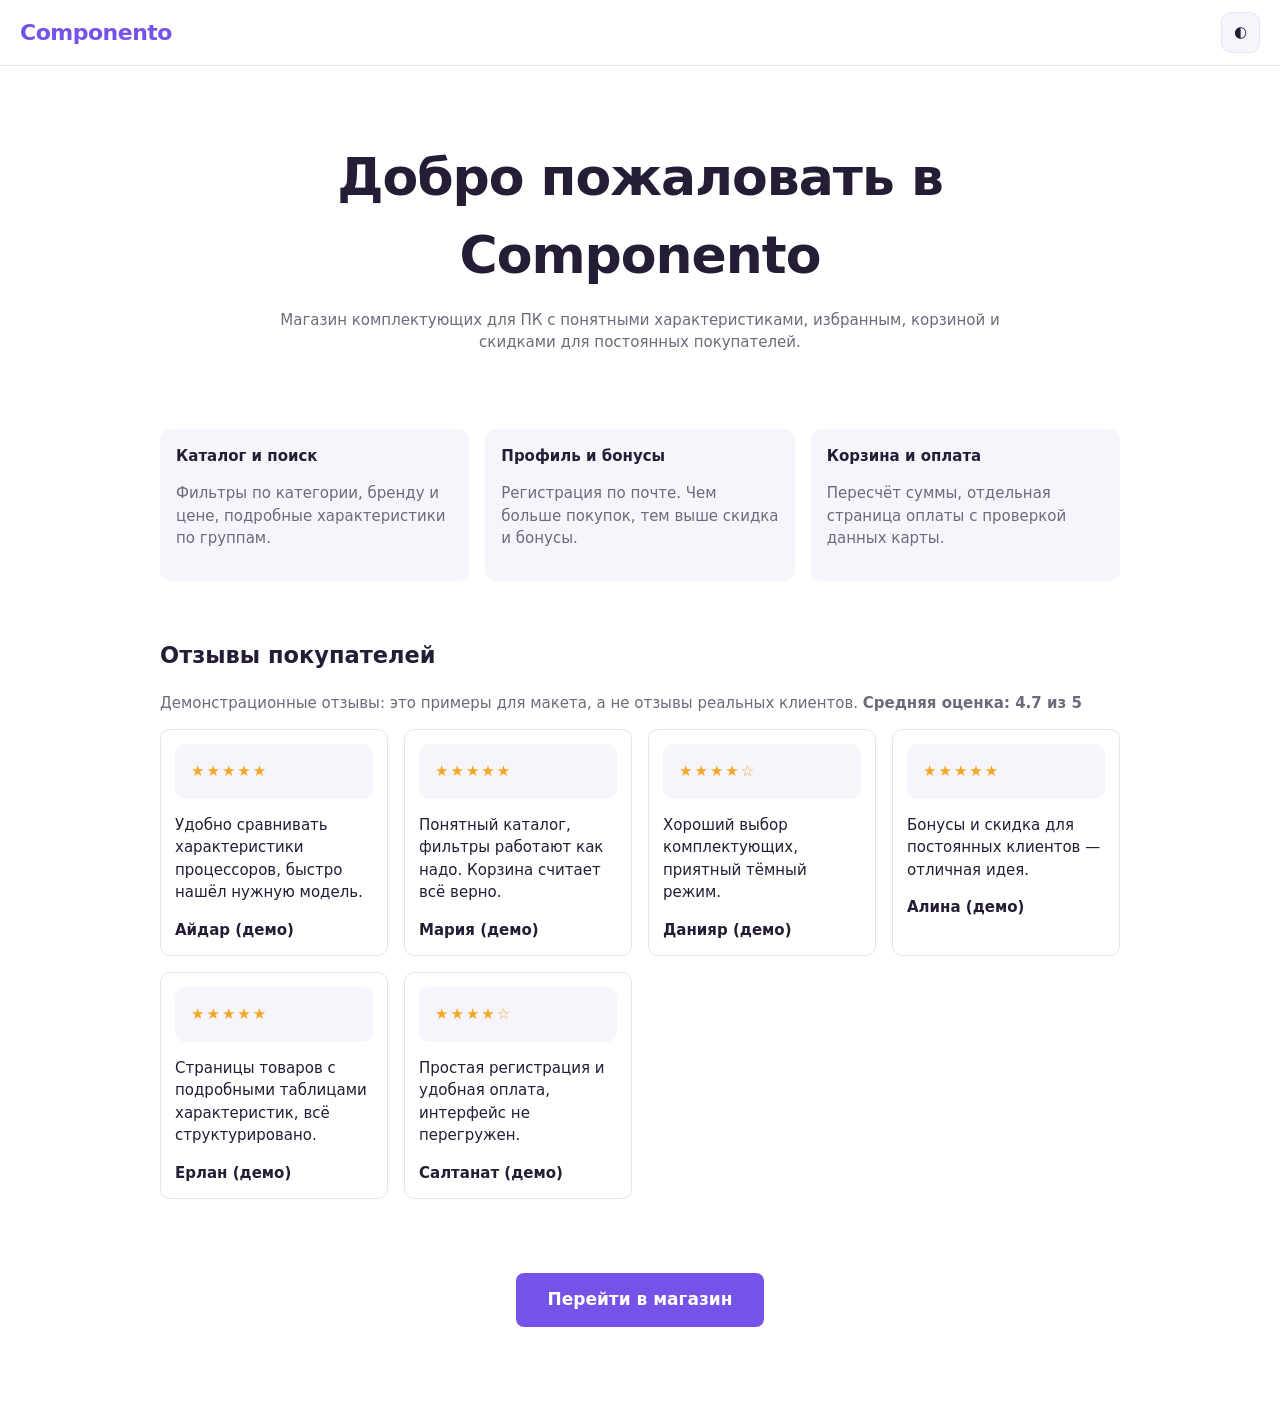
==== componento/index.html @ 3f92b5f6 "create" ====
<!DOCTYPE html>
<html lang="ru"><head><meta charset="UTF-8"><meta name="viewport" content="width=device-width,initial-scale=1">
<title>Componento — добро пожаловать</title><link rel="stylesheet" href="css/style.css"></head>
<body>
<header class="header"><span class="logo">Componento</span><span style="flex:1"></span><button id="themeBtn" class="icon" aria-label="Сменить тему">◐</button></header>
<section class="hero"><h1>Добро пожаловать в Componento</h1>
<p class="muted">Магазин комплектующих для ПК с понятными характеристиками, избранным, корзиной и скидками для постоянных покупателей.</p></section>
<section class="wrap"><div class="feats">
<div><b>Каталог и поиск</b><p class="muted">Фильтры по категории, бренду и цене, подробные характеристики по группам.</p></div>
<div><b>Профиль и бонусы</b><p class="muted">Регистрация по почте. Чем больше покупок, тем выше скидка и бонусы.</p></div>
<div><b>Корзина и оплата</b><p class="muted">Пересчёт суммы, отдельная страница оплаты с проверкой данных карты.</p></div></div></section>
<section class="wrap"><h2>Отзывы покупателей</h2>
<p class="muted">Демонстрационные отзывы: это примеры для макета, а не отзывы реальных клиентов. <b id="avg"></b></p>
<div id="revs" class="feats"></div></section>
<section class="cta"><a class="btn big" href="shop.html">Перейти в магазин</a></section>
<script>
(function(){
var R=[['Айдар',5,'Удобно сравнивать характеристики процессоров, быстро нашёл нужную модель.'],
['Мария',5,'Понятный каталог, фильтры работают как надо. Корзина считает всё верно.'],
['Данияр',4,'Хороший выбор комплектующих, приятный тёмный режим.'],
['Алина',5,'Бонусы и скидка для постоянных клиентов — отличная идея.'],
['Ерлан',5,'Страницы товаров с подробными таблицами характеристик, всё структурировано.'],
['Салтанат',4,'Простая регистрация и удобная оплата, интерфейс не перегружен.']];
var box=document.getElementById('revs'),sum=0;
R.forEach(function(r){sum+=r[1];var f=document.createElement('figure');f.className='rev';
var s=document.createElement('div');s.className='stars';s.textContent='★'.repeat(r[1])+'☆'.repeat(5-r[1]);s.setAttribute('aria-label','Оценка '+r[1]+' из 5');
var t=document.createElement('p');t.textContent=r[2];var n=document.createElement('b');n.textContent=r[0]+' (демо)';f.append(s,t,n);box.append(f)});
document.getElementById('avg').textContent='Средняя оценка: '+(sum/R.length).toFixed(1)+' из 5';
var th=localStorage.getItem('componento_theme');try{th=JSON.parse(th)}catch(e){}
function set(t){document.documentElement.dataset.theme=t;try{localStorage.setItem('componento_theme',JSON.stringify(t))}catch(e){}}
set(th==='dark'?'dark':'light');
document.getElementById('themeBtn').onclick=function(){set(document.documentElement.dataset.theme==='dark'?'light':'dark')};
})();
</script></body></html>
---- componento/css/style.css ----
:root{--bg:#fff;--bg2:#f7f5fc;--tint:#eee8ff;--accent:#7653e8;--accent2:#6240d9;--text:#251d35;--muted:#6f6a7a;--line:#e9e5f0;--ok:#2e9e5b;--r:10px}
[data-theme=dark]{--bg:#16131f;--bg2:#1e1a2b;--tint:#2b2442;--accent:#9a7cff;--accent2:#b39dff;--text:#f0edf7;--muted:#a49fb3;--line:#322c44}
*{box-sizing:border-box}body{margin:0;font:15px/1.5 system-ui,Segoe UI,sans-serif;background:var(--bg);color:var(--text);transition:background .2s,color .2s}
button,input,select{font:inherit;color:inherit}
:focus-visible{outline:2px solid var(--accent);outline-offset:2px}
.topbar{background:var(--bg2);color:var(--muted);padding:6px 20px;font-size:13px}
.link{background:none;border:0;color:var(--accent);cursor:pointer;text-decoration:underline}
.header{position:sticky;top:0;z-index:5;display:flex;gap:12px;align-items:center;padding:12px 20px;background:var(--bg);border-bottom:1px solid var(--line)}
.logo{font-weight:800;font-size:22px;color:var(--accent);text-decoration:none;letter-spacing:-.5px}
#search{flex:1;min-width:0;padding:10px 14px;border:1px solid var(--line);border-radius:var(--r);background:var(--bg2)}
.icon{background:var(--bg2);border:1px solid var(--line);border-radius:var(--r);padding:8px 12px;cursor:pointer}
.icon:hover{border-color:var(--accent)}
.layout{display:grid;grid-template-columns:240px 1fr;gap:24px;padding:20px;max-width:1280px;margin:auto}
.filters{display:flex;flex-direction:column;gap:12px;align-self:start}
.filters label{display:flex;flex-direction:column;gap:4px;font-size:13px;color:var(--muted)}
.filters select,.filters input[type=number]{padding:8px;border:1px solid var(--line);border-radius:8px;background:var(--bg2)}
.filters .chk{flex-direction:row;align-items:center}
.muted{color:var(--muted)}
.grid{display:grid;grid-template-columns:repeat(auto-fill,minmax(220px,1fr));gap:16px}
.card{border:1px solid var(--line);border-radius:var(--r);padding:12px;display:flex;flex-direction:column;gap:6px;background:var(--bg);transition:border-color .15s,transform .15s}
.card:hover{border-color:var(--accent);transform:translateY(-2px)}
.ph{height:110px;border-radius:8px;background:linear-gradient(135deg,var(--tint),var(--bg2));display:grid;place-items:center;font-size:38px}
.brand{font-size:12px;color:var(--muted)}.name{font-weight:600;min-height:44px}
.price{font-size:18px;font-weight:700}.row{display:flex;gap:6px;margin-top:auto}
.btn{flex:1;border:0;border-radius:8px;padding:9px;background:var(--accent);color:#fff;cursor:pointer;font-weight:600}
.btn:hover{background:var(--accent2)}.btn.ghost{background:var(--tint);color:var(--text)}
.fav.on{color:#e0457b}
.modal{position:fixed;inset:0;background:#0008;display:grid;place-items:center;z-index:10;padding:12px}
.modal[hidden],.drawer[hidden]{display:none}
.panel{background:var(--bg);border-radius:14px;max-width:760px;width:100%;max-height:92vh;overflow:auto;padding:24px;position:relative}
.close{position:absolute;right:12px;top:12px}
.spec h4{margin:16px 0 4px;color:var(--accent)}
.spec div{display:flex;justify-content:space-between;gap:16px;padding:5px 0;border-bottom:1px dotted var(--line)}
.spec span:first-child{color:var(--muted)}.spec span:last-child{text-align:right}
.drawer{position:fixed;right:0;top:0;bottom:0;width:min(400px,100%);background:var(--bg);border-left:1px solid var(--line);z-index:9;padding:20px;overflow:auto}
.ci{display:flex;justify-content:space-between;gap:8px;padding:10px 0;border-bottom:1px solid var(--line)}
.qty button{width:28px;height:28px;border:1px solid var(--line);background:var(--bg2);border-radius:6px;cursor:pointer}
.toast{position:fixed;bottom:20px;left:50%;transform:translate(-50%,80px);background:var(--text);color:var(--bg);padding:10px 18px;border-radius:var(--r);transition:transform .25s;z-index:20}
.toast.show{transform:translate(-50%,0)}
@media(max-width:800px){.layout{grid-template-columns:1fr}.filters{display:grid;grid-template-columns:1fr 1fr}}
@media(prefers-reduced-motion:reduce){*{transition:none!important}}
.hero{text-align:center;padding:72px 20px 40px;max-width:760px;margin:auto}
.hero h1{font-size:clamp(30px,6vw,52px);margin:0 0 12px;letter-spacing:-1px}
.wrap{max-width:1000px;margin:auto;padding:20px}
.feats{display:grid;grid-template-columns:repeat(auto-fit,minmax(220px,1fr));gap:16px}
.feats div{background:var(--bg2);border-radius:var(--r);padding:16px}
.rev{border:1px solid var(--line);border-radius:var(--r);padding:14px;margin:0}
.stars{color:#f5a623;letter-spacing:2px}
.cta{text-align:center;padding:40px 20px 80px}
a.btn{display:block;text-align:center;text-decoration:none;margin-top:14px}
a.btn.big{display:inline-block;padding:14px 32px;font-size:17px}
.form{display:flex;flex-direction:column;gap:10px;max-width:420px}
.form label{display:flex;flex-direction:column;gap:4px;font-size:13px;color:var(--muted)}
.form input[type=text],.form input[type=email],.form input[type=password]{padding:10px;border:1px solid var(--line);border-radius:8px;background:var(--bg2)}
.err{color:#d93a3a;font-size:13px;min-height:18px;margin:0}
.tabs{display:flex;gap:8px;margin:8px 0}.tabs .btn{flex:none;padding:6px 14px}
.bar{height:8px;background:var(--tint);border-radius:4px;overflow:hidden}.bar i{display:block;height:100%;background:var(--accent)}
.pay-wrap{max-width:820px;margin:auto;padding:20px;display:grid;grid-template-columns:1fr 1fr;gap:24px}
@media(max-width:700px){.pay-wrap{grid-template-columns:1fr}}
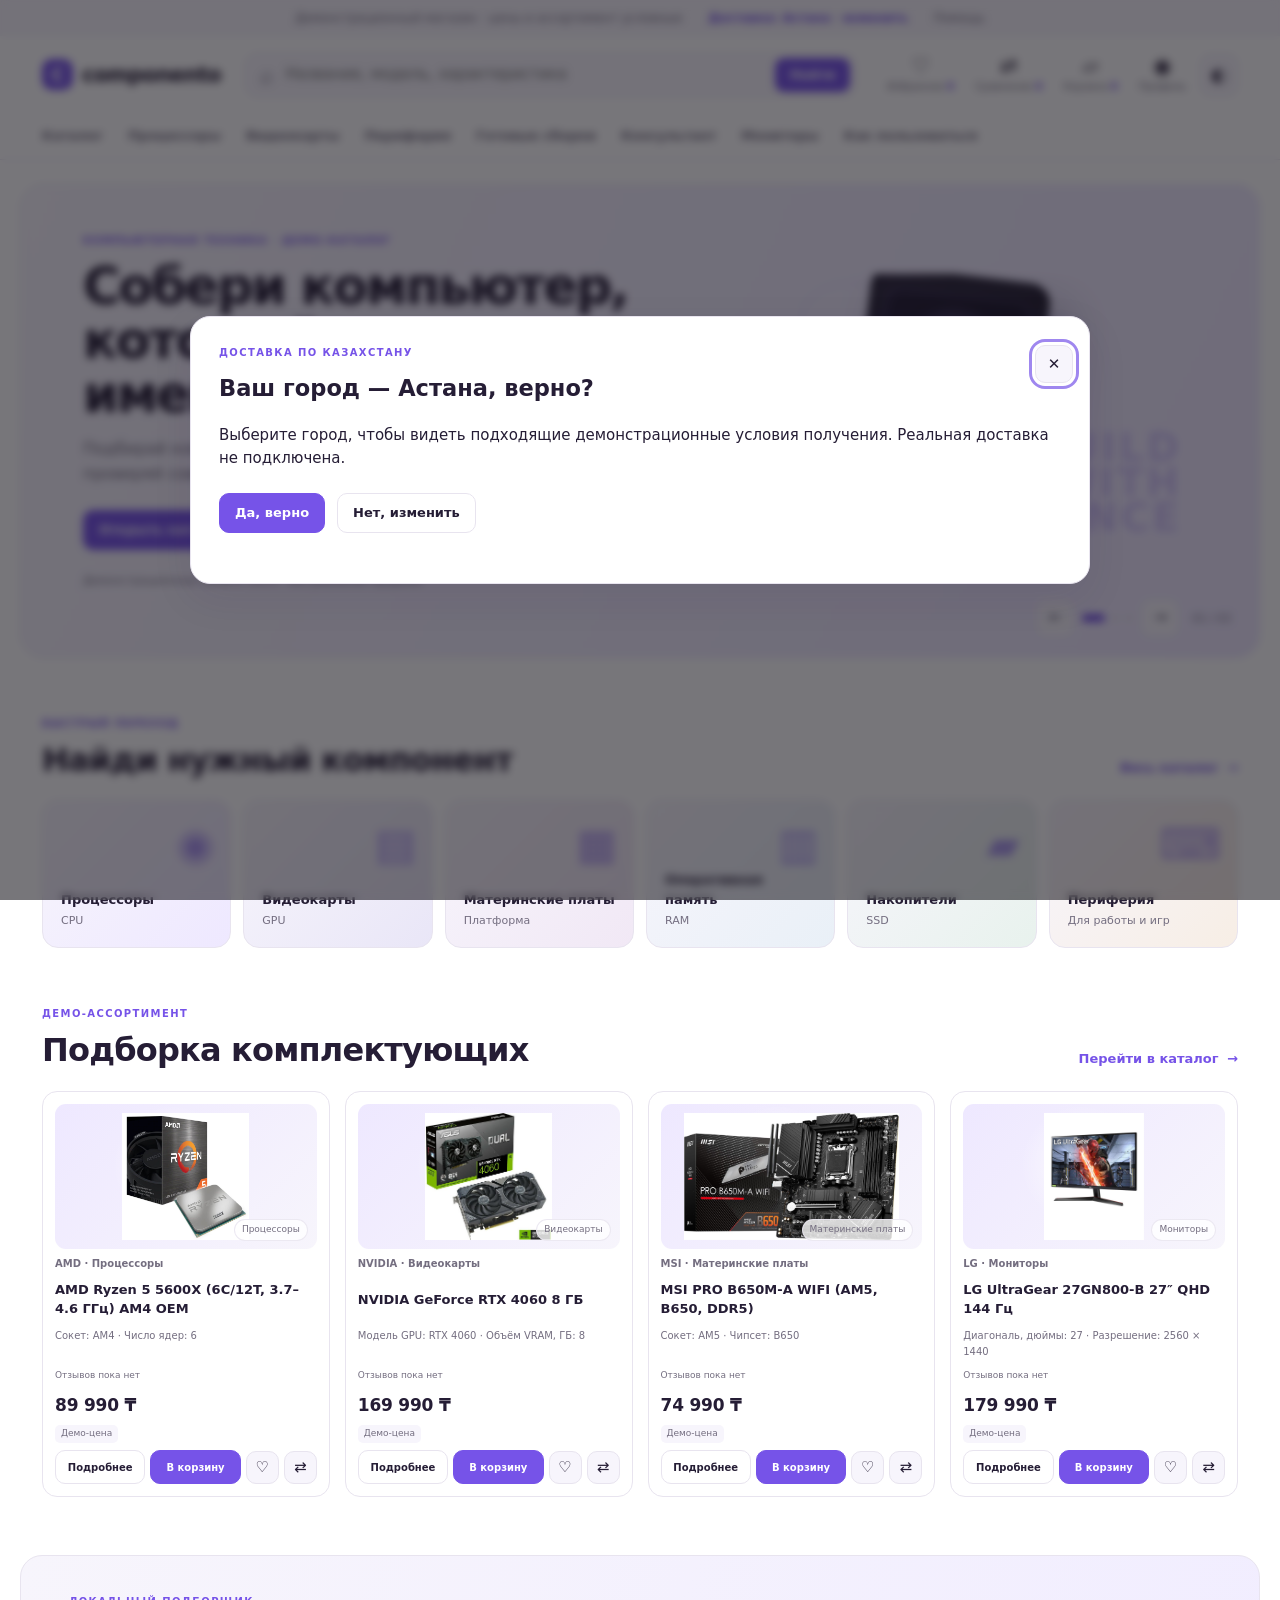
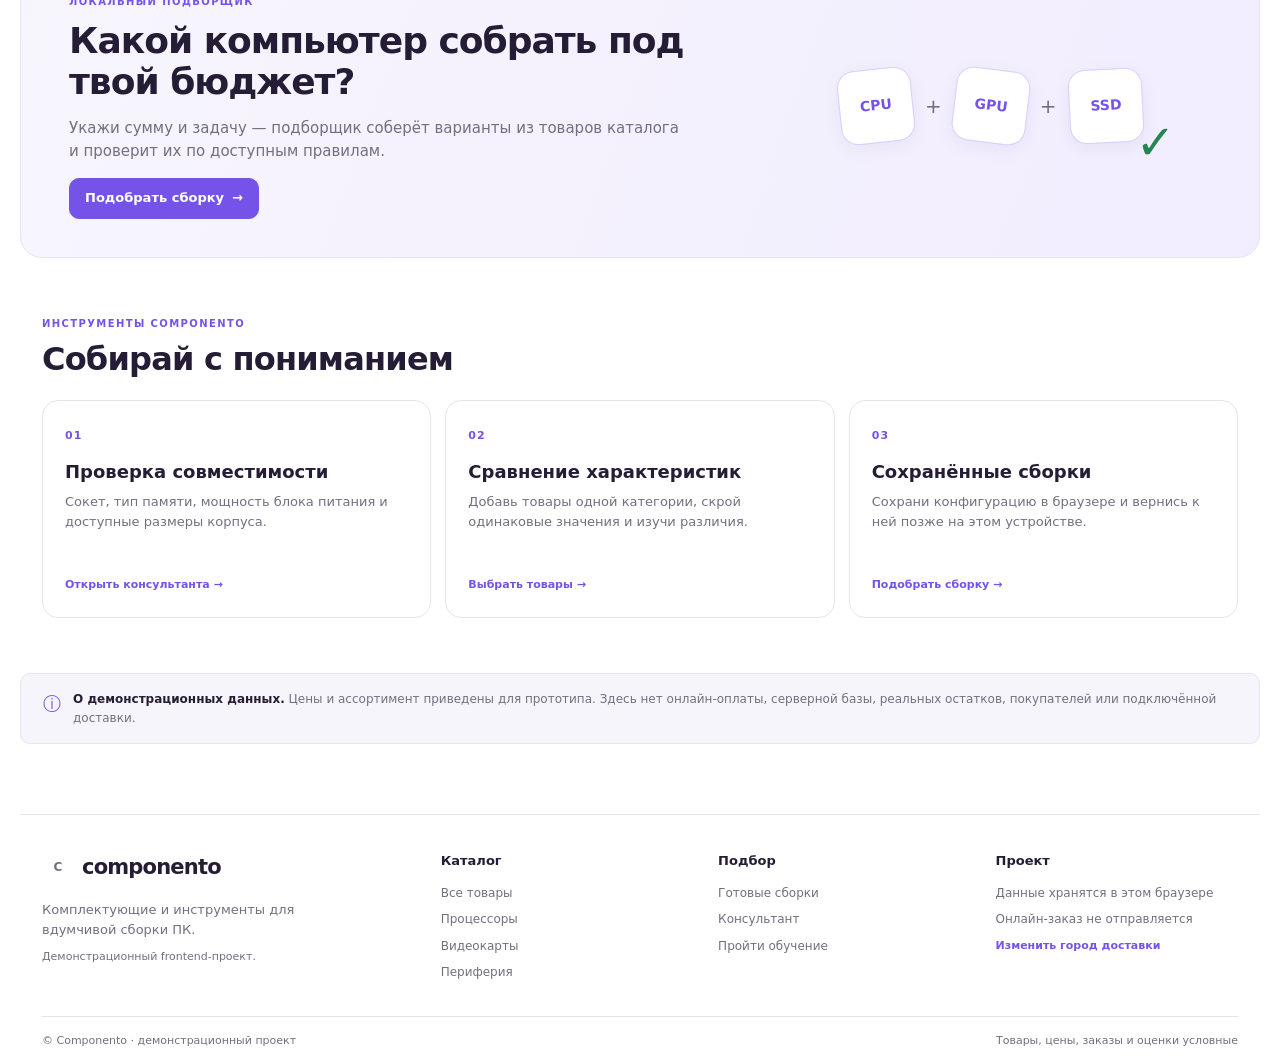
==== commit ba42fc7f: "finalversion" ====
--- a/componento/index.html
+++ b/componento/index.html
@@ -1,34 +1,142 @@
-<!DOCTYPE html>
-<html lang="ru"><head><meta charset="UTF-8"><meta name="viewport" content="width=device-width,initial-scale=1">
-<title>Componento — добро пожаловать</title><link rel="stylesheet" href="css/style.css"></head>
-<body>
-<header class="header"><span class="logo">Componento</span><span style="flex:1"></span><button id="themeBtn" class="icon" aria-label="Сменить тему">◐</button></header>
-<section class="hero"><h1>Добро пожаловать в Componento</h1>
-<p class="muted">Магазин комплектующих для ПК с понятными характеристиками, избранным, корзиной и скидками для постоянных покупателей.</p></section>
-<section class="wrap"><div class="feats">
-<div><b>Каталог и поиск</b><p class="muted">Фильтры по категории, бренду и цене, подробные характеристики по группам.</p></div>
-<div><b>Профиль и бонусы</b><p class="muted">Регистрация по почте. Чем больше покупок, тем выше скидка и бонусы.</p></div>
-<div><b>Корзина и оплата</b><p class="muted">Пересчёт суммы, отдельная страница оплаты с проверкой данных карты.</p></div></div></section>
-<section class="wrap"><h2>Отзывы покупателей</h2>
-<p class="muted">Демонстрационные отзывы: это примеры для макета, а не отзывы реальных клиентов. <b id="avg"></b></p>
-<div id="revs" class="feats"></div></section>
-<section class="cta"><a class="btn big" href="shop.html">Перейти в магазин</a></section>
-<script>
-(function(){
-var R=[['Айдар',5,'Удобно сравнивать характеристики процессоров, быстро нашёл нужную модель.'],
-['Мария',5,'Понятный каталог, фильтры работают как надо. Корзина считает всё верно.'],
-['Данияр',4,'Хороший выбор комплектующих, приятный тёмный режим.'],
-['Алина',5,'Бонусы и скидка для постоянных клиентов — отличная идея.'],
-['Ерлан',5,'Страницы товаров с подробными таблицами характеристик, всё структурировано.'],
-['Салтанат',4,'Простая регистрация и удобная оплата, интерфейс не перегружен.']];
-var box=document.getElementById('revs'),sum=0;
-R.forEach(function(r){sum+=r[1];var f=document.createElement('figure');f.className='rev';
-var s=document.createElement('div');s.className='stars';s.textContent='★'.repeat(r[1])+'☆'.repeat(5-r[1]);s.setAttribute('aria-label','Оценка '+r[1]+' из 5');
-var t=document.createElement('p');t.textContent=r[2];var n=document.createElement('b');n.textContent=r[0]+' (демо)';f.append(s,t,n);box.append(f)});
-document.getElementById('avg').textContent='Средняя оценка: '+(sum/R.length).toFixed(1)+' из 5';
-var th=localStorage.getItem('componento_theme');try{th=JSON.parse(th)}catch(e){}
-function set(t){document.documentElement.dataset.theme=t;try{localStorage.setItem('componento_theme',JSON.stringify(t))}catch(e){}}
-set(th==='dark'?'dark':'light');
-document.getElementById('themeBtn').onclick=function(){set(document.documentElement.dataset.theme==='dark'?'light':'dark')};
-})();
-</script></body></html>+<!doctype html>
+<html lang="ru">
+  <head>
+    <meta charset="UTF-8" />
+    <meta name="viewport" content="width=device-width, initial-scale=1" />
+    <meta name="theme-color" content="#f7f5fc" />
+    <meta name="description" content="Componento — демонстрационный магазин комплектующих с подбором и проверкой сборок." />
+    <title>Componento — комплектующие и умный подбор ПК</title>
+    <link rel="stylesheet" href="css/style.css" />
+  </head>
+  <body>
+    <div class="topbar">
+      <span>Демонстрационный магазин · цены и ассортимент условные</span>
+      <button id="cityBtn" class="link" type="button" data-tour="city">Город: Астана</button>
+      <a href="#help">Помощь</a>
+    </div>
+
+    <header class="site-header">
+      <div class="header-main">
+        <a class="logo" href="index.html" data-tour="logo" aria-label="Componento — главная"><span class="logo-mark">C</span>componento</a>
+        <form class="site-search" action="shop.html" role="search">
+          <label class="sr-only" for="search">Поиск по товарам</label>
+          <span aria-hidden="true">⌕</span>
+          <input id="search" name="q" type="search" list="searchSuggestions" placeholder="Название, модель, характеристика" autocomplete="off" data-tour="search" />
+          <datalist id="searchSuggestions"></datalist>
+          <button type="submit" aria-label="Искать">Найти</button>
+        </form>
+        <div class="header-actions">
+          <button id="favBtn" class="header-action" type="button" aria-label="Избранное" data-tour="favorites"><span>♡</span><small>Избранное <b id="favCount">0</b></small></button>
+          <button id="compareBtn" class="header-action" type="button" aria-label="Сравнение" data-tour="comparison"><span>⇄</span><small>Сравнение <b id="compareCount">0</b></small></button>
+          <button id="cartBtn" class="header-action" type="button" aria-label="Корзина" data-tour="cart"><span>▱</span><small>Корзина <b id="cartCount">0</b></small></button>
+          <button id="profBtn" class="header-action profile-action" type="button" aria-label="Локальный профиль"><span>◉</span><small>Профиль</small></button>
+          <button id="themeBtn" class="icon theme-button" type="button" aria-label="Сменить тему" aria-pressed="false" data-tour="theme">◐</button>
+        </div>
+        <button id="mobileMenuBtn" class="icon mobile-menu-button" type="button" aria-label="Открыть меню" aria-expanded="false">☰</button>
+      </div>
+      <nav id="mainNav" class="main-nav" aria-label="Основная навигация" data-tour="navigation">
+        <a href="shop.html" data-tour="catalog">Каталог</a>
+        <a href="shop.html?category=Процессоры" data-category="Процессоры">Процессоры</a>
+        <a href="shop.html?category=Видеокарты" data-category="Видеокарты">Видеокарты</a>
+        <a href="shop.html?category=Периферия" data-category="Периферия">Периферия</a>
+        <button type="button" data-open-builds data-tour="builds">Готовые сборки</button>
+        <button type="button" data-open-consultant data-tour="consultant">Консультант</button>
+        <a href="shop.html?category=Мониторы" data-category="Мониторы">Мониторы</a>
+        <button id="startTour" type="button">Как пользоваться</button>
+      </nav>
+    </header>
+
+    <main>
+      <section class="hero-carousel" aria-label="Подбор комплектующих">
+        <div class="hero-slide active" data-slide="0">
+          <div class="hero-copy">
+            <p class="eyebrow">КОМПЬЮТЕРНАЯ ТЕХНИКА · ДЕМО-КАТАЛОГ</p>
+            <h1>Собери компьютер, который подходит именно тебе</h1>
+            <p>Подбирай комплектующие, сравнивай характеристики и проверяй совместимость до покупки.</p>
+            <div class="hero-actions"><a class="btn" href="shop.html">Открыть каталог</a><button class="btn ghost" type="button" data-open-builds>Подобрать сборку</button></div>
+            <small>Демонстрационные цены в тенге · без реальной продажи</small>
+          </div>
+          <div class="hero-art hero-art-pc" aria-hidden="true"><div class="pc-case"><span></span><i></i></div><div class="hero-orbit orbit-one"></div><div class="hero-orbit orbit-two"></div><b>BUILD<br />WITH<br />CONFIDENCE</b></div>
+        </div>
+        <div class="hero-slide" data-slide="1" hidden>
+          <div class="hero-copy"><p class="eyebrow">СОВМЕСТИМОСТЬ КОМПОНЕНТОВ</p><h2>Проверь сборку до заказа</h2><p>Локальный консультант объяснит известные ограничения по сокету, памяти, питанию и габаритам.</p><div class="hero-actions"><button class="btn" type="button" data-open-consultant>Проверить комплектующие</button><a class="btn ghost" href="shop.html">Выбрать компоненты</a></div><small>Проверка основана на демонстрационных данных и не заменяет спецификации производителя.</small></div>
+          <div class="hero-art hero-art-check" aria-hidden="true"><div class="check-card"><span>CPU</span><b>+</b><span>GPU</span><b>+</b><span>RAM</span><strong>✓</strong></div></div>
+        </div>
+        <div class="hero-slide" data-slide="2" hidden>
+          <div class="hero-copy"><p class="eyebrow">ПОДБОР ПОД ЗАДАЧУ</p><h2>Игры, работа, монтаж — начни с бюджета</h2><p>Сравни несколько вариантов сборки и посмотри, какие позиции формируют её стоимость.</p><div class="hero-actions"><button class="btn" type="button" data-open-builds>Подобрать конфигурацию</button><a class="btn ghost" href="shop.html?category=Процессоры">Перейти к процессорам</a></div><small>Стоимость рассчитана по условным ценам каталога.</small></div>
+          <div class="hero-art hero-art-budget" aria-hidden="true"><div class="budget-orb">₸</div><div class="budget-lines"><i></i><i></i><i></i></div></div>
+        </div>
+        <div class="carousel-controls"><button id="heroPrev" class="icon" type="button" aria-label="Предыдущий слайд">←</button><div id="heroDots" class="hero-dots" aria-label="Выбрать слайд"></div><button id="heroNext" class="icon" type="button" aria-label="Следующий слайд">→</button><span class="slide-count" id="slideCount">01 / 03</span></div>
+      </section>
+
+      <section class="home-section category-section">
+        <div class="section-heading"><div><p class="eyebrow">БЫСТРЫЙ ПЕРЕХОД</p><h2>Найди нужный компонент</h2></div><a href="shop.html">Весь каталог <span>→</span></a></div>
+        <div class="category-grid">
+          <a class="category-tile category-cpu" href="shop.html?category=Процессоры"><span>◉</span><strong>Процессоры</strong><small>CPU</small></a>
+          <a class="category-tile category-gpu" href="shop.html?category=Видеокарты"><span>▤</span><strong>Видеокарты</strong><small>GPU</small></a>
+          <a class="category-tile category-board" href="shop.html?category=Материнские платы"><span>▦</span><strong>Материнские платы</strong><small>Платформа</small></a>
+          <a class="category-tile category-memory" href="shop.html?category=Оперативная память"><span>▥</span><strong>Оперативная память</strong><small>RAM</small></a>
+          <a class="category-tile category-storage" href="shop.html?category=SSD"><span>▰</span><strong>Накопители</strong><small>SSD</small></a>
+          <a class="category-tile category-peripheral" href="shop.html?category=Периферия"><span>⌨</span><strong>Периферия</strong><small>Для работы и игр</small></a>
+        </div>
+      </section>
+
+      <section class="home-section">
+        <div class="section-heading"><div><p class="eyebrow">ДЕМО-АССОРТИМЕНТ</p><h2>Подборка комплектующих</h2></div><a href="shop.html">Перейти в каталог <span>→</span></a></div>
+        <div id="homePopular" class="grid product-grid-home"></div>
+      </section>
+
+      <section class="builder-callout">
+        <div><p class="eyebrow">ЛОКАЛЬНЫЙ ПОДБОРЩИК</p><h2>Какой компьютер собрать под твой бюджет?</h2><p>Укажи сумму и задачу — подборщик соберёт варианты из товаров каталога и проверит их по доступным правилам.</p><button class="btn" type="button" data-open-builds>Подобрать сборку <span>→</span></button></div>
+        <div class="builder-visual" aria-hidden="true"><span>CPU</span><i>+</i><span>GPU</span><i>+</i><span>SSD</span><b>✓</b></div>
+      </section>
+
+      <section id="recentSection" class="home-section" hidden>
+        <div class="section-heading"><div><p class="eyebrow">ВАША ИСТОРИЯ</p><h2>Недавно просмотренное</h2></div></div>
+        <div id="homeRecommended" class="grid product-grid-home"></div>
+      </section>
+
+      <section class="home-section service-section">
+        <div class="section-heading"><div><p class="eyebrow">ИНСТРУМЕНТЫ COMPONENTO</p><h2>Собирай с пониманием</h2></div></div>
+        <div class="service-grid">
+          <article><span>01</span><h3>Проверка совместимости</h3><p>Сокет, тип памяти, мощность блока питания и доступные размеры корпуса.</p><button class="text-button" type="button" data-open-consultant>Открыть консультанта →</button></article>
+          <article><span>02</span><h3>Сравнение характеристик</h3><p>Добавь товары одной категории, скрой одинаковые значения и изучи различия.</p><a class="text-button" href="shop.html">Выбрать товары →</a></article>
+          <article><span>03</span><h3>Сохранённые сборки</h3><p>Сохрани конфигурацию в браузере и вернись к ней позже на этом устройстве.</p><button class="text-button" type="button" data-open-builds>Подобрать сборку →</button></article>
+        </div>
+      </section>
+
+      <section class="home-note"><span>ⓘ</span><p><strong>О демонстрационных данных.</strong> Цены и ассортимент приведены для прототипа. Здесь нет онлайн-оплаты, серверной базы, реальных остатков, покупателей или подключённой доставки.</p></section>
+    </main>
+
+    <footer id="help" class="site-footer">
+      <div class="footer-main"><div><a class="logo" href="index.html"><span class="logo-mark">C</span>componento</a><p>Комплектующие и инструменты для вдумчивой сборки ПК.</p><small>Демонстрационный frontend-проект.</small></div>
+        <div><strong>Каталог</strong><a href="shop.html">Все товары</a><a href="shop.html?category=Процессоры">Процессоры</a><a href="shop.html?category=Видеокарты">Видеокарты</a><a href="shop.html?category=Периферия">Периферия</a></div>
+        <div><strong>Подбор</strong><button type="button" data-open-builds>Готовые сборки</button><button type="button" data-open-consultant>Консультант</button><button type="button" id="startTourFooter">Пройти обучение</button></div>
+        <div><strong>Проект</strong><span>Данные хранятся в этом браузере</span><span>Онлайн-заказ не отправляется</span><button type="button" id="cityFooter" class="text-button">Изменить город доставки</button></div>
+      </div>
+      <div class="footer-bottom"><span>© Componento · демонстрационный проект</span><span>Товары, цены, заказы и оценки условные</span></div>
+    </footer>
+
+    <div id="modal" class="modal" hidden>
+      <div class="panel" role="dialog" aria-modal="true" aria-labelledby="mBodyTitle">
+        <button id="mClose" class="icon close" type="button" aria-label="Закрыть окно">✕</button>
+        <div id="mBody"></div>
+      </div>
+    </div>
+    <aside id="cart" class="drawer" hidden aria-label="Корзина"></aside>
+    <div id="toast" class="toast" role="status" aria-live="polite"></div>
+
+    <script src="js/data.js"></script>
+    <script src="js/product-images.js"></script>
+    <script src="js/auth.js"></script>
+    <script src="js/compatibility.js"></script>
+    <script src="js/reviews.js"></script>
+    <script src="js/compare.js"></script>
+    <script src="js/app.js"></script>
+    <script src="js/builds.js"></script>
+    <script src="js/consultant.js"></script>
+    <script src="js/city.js"></script>
+    <script src="js/onboarding.js"></script>
+    <script src="js/home.js"></script>
+  </body>
+</html>
--- a/componento/css/style.css
+++ b/componento/css/style.css
@@ -1,59 +1,247 @@
-:root{--bg:#fff;--bg2:#f7f5fc;--tint:#eee8ff;--accent:#7653e8;--accent2:#6240d9;--text:#251d35;--muted:#6f6a7a;--line:#e9e5f0;--ok:#2e9e5b;--r:10px}
-[data-theme=dark]{--bg:#16131f;--bg2:#1e1a2b;--tint:#2b2442;--accent:#9a7cff;--accent2:#b39dff;--text:#f0edf7;--muted:#a49fb3;--line:#322c44}
-*{box-sizing:border-box}body{margin:0;font:15px/1.5 system-ui,Segoe UI,sans-serif;background:var(--bg);color:var(--text);transition:background .2s,color .2s}
-button,input,select{font:inherit;color:inherit}
-:focus-visible{outline:2px solid var(--accent);outline-offset:2px}
-.topbar{background:var(--bg2);color:var(--muted);padding:6px 20px;font-size:13px}
-.link{background:none;border:0;color:var(--accent);cursor:pointer;text-decoration:underline}
-.header{position:sticky;top:0;z-index:5;display:flex;gap:12px;align-items:center;padding:12px 20px;background:var(--bg);border-bottom:1px solid var(--line)}
-.logo{font-weight:800;font-size:22px;color:var(--accent);text-decoration:none;letter-spacing:-.5px}
-#search{flex:1;min-width:0;padding:10px 14px;border:1px solid var(--line);border-radius:var(--r);background:var(--bg2)}
-.icon{background:var(--bg2);border:1px solid var(--line);border-radius:var(--r);padding:8px 12px;cursor:pointer}
-.icon:hover{border-color:var(--accent)}
-.layout{display:grid;grid-template-columns:240px 1fr;gap:24px;padding:20px;max-width:1280px;margin:auto}
-.filters{display:flex;flex-direction:column;gap:12px;align-self:start}
-.filters label{display:flex;flex-direction:column;gap:4px;font-size:13px;color:var(--muted)}
-.filters select,.filters input[type=number]{padding:8px;border:1px solid var(--line);border-radius:8px;background:var(--bg2)}
-.filters .chk{flex-direction:row;align-items:center}
-.muted{color:var(--muted)}
-.grid{display:grid;grid-template-columns:repeat(auto-fill,minmax(220px,1fr));gap:16px}
-.card{border:1px solid var(--line);border-radius:var(--r);padding:12px;display:flex;flex-direction:column;gap:6px;background:var(--bg);transition:border-color .15s,transform .15s}
-.card:hover{border-color:var(--accent);transform:translateY(-2px)}
-.ph{height:110px;border-radius:8px;background:linear-gradient(135deg,var(--tint),var(--bg2));display:grid;place-items:center;font-size:38px}
-.brand{font-size:12px;color:var(--muted)}.name{font-weight:600;min-height:44px}
-.price{font-size:18px;font-weight:700}.row{display:flex;gap:6px;margin-top:auto}
-.btn{flex:1;border:0;border-radius:8px;padding:9px;background:var(--accent);color:#fff;cursor:pointer;font-weight:600}
-.btn:hover{background:var(--accent2)}.btn.ghost{background:var(--tint);color:var(--text)}
-.fav.on{color:#e0457b}
-.modal{position:fixed;inset:0;background:#0008;display:grid;place-items:center;z-index:10;padding:12px}
-.modal[hidden],.drawer[hidden]{display:none}
-.panel{background:var(--bg);border-radius:14px;max-width:760px;width:100%;max-height:92vh;overflow:auto;padding:24px;position:relative}
-.close{position:absolute;right:12px;top:12px}
-.spec h4{margin:16px 0 4px;color:var(--accent)}
-.spec div{display:flex;justify-content:space-between;gap:16px;padding:5px 0;border-bottom:1px dotted var(--line)}
-.spec span:first-child{color:var(--muted)}.spec span:last-child{text-align:right}
-.drawer{position:fixed;right:0;top:0;bottom:0;width:min(400px,100%);background:var(--bg);border-left:1px solid var(--line);z-index:9;padding:20px;overflow:auto}
-.ci{display:flex;justify-content:space-between;gap:8px;padding:10px 0;border-bottom:1px solid var(--line)}
-.qty button{width:28px;height:28px;border:1px solid var(--line);background:var(--bg2);border-radius:6px;cursor:pointer}
-.toast{position:fixed;bottom:20px;left:50%;transform:translate(-50%,80px);background:var(--text);color:var(--bg);padding:10px 18px;border-radius:var(--r);transition:transform .25s;z-index:20}
-.toast.show{transform:translate(-50%,0)}
-@media(max-width:800px){.layout{grid-template-columns:1fr}.filters{display:grid;grid-template-columns:1fr 1fr}}
-@media(prefers-reduced-motion:reduce){*{transition:none!important}}
-.hero{text-align:center;padding:72px 20px 40px;max-width:760px;margin:auto}
-.hero h1{font-size:clamp(30px,6vw,52px);margin:0 0 12px;letter-spacing:-1px}
-.wrap{max-width:1000px;margin:auto;padding:20px}
-.feats{display:grid;grid-template-columns:repeat(auto-fit,minmax(220px,1fr));gap:16px}
-.feats div{background:var(--bg2);border-radius:var(--r);padding:16px}
-.rev{border:1px solid var(--line);border-radius:var(--r);padding:14px;margin:0}
-.stars{color:#f5a623;letter-spacing:2px}
-.cta{text-align:center;padding:40px 20px 80px}
-a.btn{display:block;text-align:center;text-decoration:none;margin-top:14px}
-a.btn.big{display:inline-block;padding:14px 32px;font-size:17px}
-.form{display:flex;flex-direction:column;gap:10px;max-width:420px}
-.form label{display:flex;flex-direction:column;gap:4px;font-size:13px;color:var(--muted)}
-.form input[type=text],.form input[type=email],.form input[type=password]{padding:10px;border:1px solid var(--line);border-radius:8px;background:var(--bg2)}
-.err{color:#d93a3a;font-size:13px;min-height:18px;margin:0}
-.tabs{display:flex;gap:8px;margin:8px 0}.tabs .btn{flex:none;padding:6px 14px}
-.bar{height:8px;background:var(--tint);border-radius:4px;overflow:hidden}.bar i{display:block;height:100%;background:var(--accent)}
-.pay-wrap{max-width:820px;margin:auto;padding:20px;display:grid;grid-template-columns:1fr 1fr;gap:24px}
-@media(max-width:700px){.pay-wrap{grid-template-columns:1fr}}+:root {
+  color-scheme: light;
+  --bg: #ffffff;
+  --bg-soft: #f7f5fc;
+  --bg-muted: #f0edf7;
+  --tint: #eee8ff;
+  --accent: #7653e8;
+  --accent-strong: #6240d9;
+  --accent-soft: #f1edff;
+  --text: #251d35;
+  --muted: #746e80;
+  --line: #e8e4ef;
+  --ok: #258653;
+  --warn: #a66a07;
+  --danger: #bd3b56;
+  --shadow: 0 14px 40px rgba(41, 27, 76, .09);
+  --shadow-soft: 0 5px 18px rgba(41, 27, 76, .06);
+  --radius: 16px;
+  --radius-sm: 10px;
+  --content: 1240px;
+}
+
+[data-theme="dark"] {
+  color-scheme: dark;
+  --bg: #15131b;
+  --bg-soft: #1d1a26;
+  --bg-muted: #252130;
+  --tint: #332a4d;
+  --accent: #a58bff;
+  --accent-strong: #c0adff;
+  --accent-soft: #2b2440;
+  --text: #f3f0f8;
+  --muted: #aaa4b6;
+  --line: #393342;
+  --ok: #70d49a;
+  --warn: #f0bb69;
+  --danger: #ff8ca0;
+  --shadow: 0 18px 44px rgba(0, 0, 0, .34);
+  --shadow-soft: 0 5px 20px rgba(0, 0, 0, .2);
+}
+
+* { box-sizing: border-box; }
+html { scroll-behavior: smooth; }
+body { margin: 0; background: var(--bg); color: var(--text); font: 15px/1.55 Inter, ui-sans-serif, system-ui, -apple-system, "Segoe UI", sans-serif; transition: background .2s, color .2s; }
+button, input, select, textarea { color: inherit; font: inherit; }
+button { cursor: pointer; }
+button:disabled { cursor: not-allowed; opacity: .48; }
+a { color: inherit; }
+:focus-visible { outline: 3px solid color-mix(in srgb, var(--accent) 70%, white); outline-offset: 3px; }
+::selection { background: var(--tint); }
+[hidden] { display: none !important; }
+.sr-only { position: absolute; width: 1px; height: 1px; padding: 0; margin: -1px; overflow: hidden; clip: rect(0, 0, 0, 0); white-space: nowrap; border: 0; }
+
+.topbar { min-height: 36px; display: flex; align-items: center; justify-content: center; gap: 26px; padding: 5px 24px; background: var(--bg-soft); color: var(--muted); font-size: 12px; }
+.topbar a { text-decoration: none; }
+.link, .text-button { border: 0; padding: 0; background: transparent; color: var(--accent); font-weight: 650; cursor: pointer; text-decoration: none; }
+.link:hover, .text-button:hover { color: var(--accent-strong); text-decoration: underline; }
+.site-header { position: sticky; top: 0; z-index: 10; border-bottom: 1px solid var(--line); background: color-mix(in srgb, var(--bg) 94%, transparent); backdrop-filter: blur(14px); }
+.header-main { max-width: var(--content); min-height: 78px; display: flex; align-items: center; gap: 24px; margin: auto; padding: 12px 22px; }
+.logo { display: inline-flex; align-items: center; gap: 9px; color: var(--text); font-size: 21px; font-weight: 800; letter-spacing: -.8px; text-decoration: none; white-space: nowrap; }
+.logo-mark { width: 31px; height: 31px; display: inline-grid; place-items: center; border-radius: 10px; background: var(--accent); color: #fff; font-size: 18px; font-weight: 850; }
+.site-search { flex: 1; min-width: 160px; height: 44px; display: flex; align-items: center; gap: 10px; padding: 4px 5px 4px 14px; border: 1px solid var(--line); border-radius: 12px; background: var(--bg-soft); }
+.site-search > span { color: var(--muted); font-size: 23px; line-height: 1; }
+.site-search input { width: 100%; min-width: 0; border: 0; outline: 0; background: transparent; color: var(--text); }
+.site-search input:focus-visible { outline: 0; }
+.site-search button { height: 34px; padding: 0 15px; border: 0; border-radius: 9px; background: var(--accent); color: white; font-size: 13px; font-weight: 700; }
+.header-actions { display: flex; align-items: center; gap: 7px; }
+.header-action { min-width: 58px; display: flex; flex-direction: column; align-items: center; gap: 1px; padding: 5px 7px; border: 0; border-radius: 9px; background: transparent; color: var(--muted); }
+.header-action > span { color: var(--text); font-size: 21px; line-height: 1.1; }
+.header-action small { font-size: 10px; white-space: nowrap; }
+.header-action b { color: var(--accent); }
+.header-action:hover { background: var(--bg-soft); color: var(--text); }
+.icon { min-width: 38px; min-height: 38px; display: inline-grid; place-items: center; padding: 6px 10px; border: 1px solid var(--line); border-radius: 10px; background: var(--bg-soft); color: var(--text); transition: border-color .18s, background .18s, transform .18s; }
+.icon:hover { border-color: var(--accent); transform: translateY(-1px); }
+.theme-button { font-size: 18px; }
+.mobile-menu-button { display: none; }
+.main-nav { max-width: var(--content); min-height: 45px; display: flex; align-items: center; gap: 25px; margin: auto; padding: 0 22px; overflow-x: auto; scrollbar-width: none; }
+.main-nav::-webkit-scrollbar { display: none; }
+.main-nav a, .main-nav button { display: inline-flex; align-items: center; min-height: 44px; flex: 0 0 auto; padding: 0; border: 0; background: transparent; color: var(--muted); font-size: 13px; font-weight: 620; text-decoration: none; white-space: nowrap; }
+.main-nav a:hover, .main-nav button:hover, .main-nav a.active { color: var(--accent); }
+.main-nav a.active { box-shadow: inset 0 -2px var(--accent); }
+
+.hero-carousel { position: relative; max-width: var(--content); min-height: 420px; margin: 24px auto 0; overflow: hidden; border: 1px solid var(--line); border-radius: 24px; background: linear-gradient(115deg, var(--bg-soft) 0%, var(--accent-soft) 58%, var(--tint) 100%); }
+.hero-slide { min-height: 420px; display: grid; grid-template-columns: 1.1fr .9fr; align-items: center; padding: 48px 62px 68px; animation: fade-up .35s ease both; }
+.hero-copy { max-width: 590px; position: relative; z-index: 1; }
+.eyebrow { margin: 0 0 10px; color: var(--accent); font-size: 10px; font-weight: 800; letter-spacing: .14em; }
+.hero-copy h1, .hero-copy h2 { max-width: 600px; margin: 0 0 15px; font-size: clamp(34px, 4vw, 56px); line-height: 1.06; letter-spacing: -2.3px; }
+.hero-copy > p:not(.eyebrow) { max-width: 530px; color: var(--muted); font-size: 16px; }
+.hero-copy > small { display: block; margin-top: 22px; color: var(--muted); font-size: 11px; }
+.hero-actions { display: flex; flex-wrap: wrap; gap: 10px; margin-top: 23px; }
+.hero-actions .btn { flex: 0 0 auto; }
+.hero-art { position: relative; min-height: 275px; display: grid; place-items: center; overflow: hidden; }
+.hero-art-pc > b { position: absolute; right: 3%; bottom: 5%; color: color-mix(in srgb, var(--accent) 25%, transparent); font-size: 39px; line-height: .9; letter-spacing: 3px; text-align: right; }
+.pc-case { width: 180px; height: 275px; position: relative; z-index: 1; border: 7px solid #252033; border-radius: 20px; background: linear-gradient(145deg, #302a40, #17141e); box-shadow: 20px 22px 45px #2b20484c; transform: rotate(7deg); }
+.pc-case::before { content: ""; position: absolute; inset: 14px 11px 55px; border: 1px solid #a58bff66; border-radius: 13px; background: radial-gradient(circle at 50% 30%, #bdadff88, transparent 33%), linear-gradient(145deg, #272038, #14121b); }
+.pc-case::after { content: ""; position: absolute; bottom: 18px; left: 20px; right: 20px; height: 3px; border-radius: 10px; background: #a58bff; box-shadow: 0 0 15px #a58bff; }
+.pc-case span, .pc-case i { position: absolute; top: 65px; left: 30px; width: 60px; height: 60px; border: 3px solid #bdadff; border-radius: 50%; box-shadow: inset 0 0 14px #9d81ff99, 0 0 12px #9d81ff88; }
+.pc-case i { top: 130px; left: 74px; width: 48px; height: 48px; }
+.hero-orbit { position: absolute; width: 310px; height: 120px; border: 1px solid #8f75e366; border-radius: 50%; transform: rotate(-31deg); }
+.orbit-two { width: 355px; height: 165px; transform: rotate(39deg); border-color: #9d81ff44; }
+.hero-art-check .check-card { width: min(330px, 100%); display: grid; grid-template-columns: 1fr auto 1fr auto 1fr; align-items: center; gap: 9px; padding: 25px 17px; border: 1px solid var(--line); border-radius: 18px; background: var(--bg); box-shadow: var(--shadow); transform: rotate(-5deg); }
+.check-card span { display: grid; min-height: 90px; place-items: center; border-radius: 12px; background: var(--bg-soft); color: var(--accent); font-weight: 800; }
+.check-card b { color: var(--muted); }
+.check-card strong { position: absolute; right: 12px; bottom: -17px; width: 42px; height: 42px; display: grid; place-items: center; border-radius: 50%; background: var(--ok); color: white; font-size: 24px; }
+.budget-orb { width: 170px; height: 170px; display: grid; place-items: center; border: 1px solid #a58bff88; border-radius: 50%; background: radial-gradient(circle at 40% 35%, #fff8, transparent 47%), linear-gradient(145deg, var(--accent), #9b83f1); box-shadow: 0 18px 60px #7653e855; color: white; font-size: 73px; font-weight: 800; }
+.budget-lines { position: absolute; right: 0; bottom: 13%; width: 200px; display: grid; gap: 10px; }
+.budget-lines i { height: 9px; border-radius: 8px; background: var(--accent); opacity: .2; }
+.budget-lines i:nth-child(2) { width: 74%; opacity: .35; }.budget-lines i:nth-child(3) { width: 48%; opacity: .55; }
+.carousel-controls { position: absolute; right: 28px; bottom: 20px; display: flex; align-items: center; gap: 8px; }
+.hero-dots { display: flex; align-items: center; gap: 6px; }
+.hero-dot { width: 8px; height: 8px; padding: 0; border: 0; border-radius: 8px; background: var(--line); transition: width .2s, background .2s; }
+.hero-dot.active { width: 23px; background: var(--accent); }
+.slide-count { margin-left: 5px; color: var(--muted); font-size: 11px; font-variant-numeric: tabular-nums; }
+.home-section, .builder-callout, .home-note, .site-footer, .catalog-main, .checkout-main { max-width: var(--content); margin-right: auto; margin-left: auto; }
+.home-section { padding: 58px 22px 0; }
+.section-heading { display: flex; align-items: end; justify-content: space-between; gap: 20px; margin-bottom: 22px; }
+.section-heading h2 { margin: 0; font-size: clamp(24px, 3vw, 32px); line-height: 1.15; letter-spacing: -.8px; }
+.section-heading > a { color: var(--accent); font-size: 13px; font-weight: 700; text-decoration: none; white-space: nowrap; }
+.section-heading > a span { margin-left: 4px; }
+.category-grid { display: grid; grid-template-columns: repeat(6, minmax(0, 1fr)); gap: 12px; }
+.category-tile { min-height: 148px; position: relative; display: flex; flex-direction: column; justify-content: end; gap: 2px; padding: 18px; overflow: hidden; border: 1px solid var(--line); border-radius: var(--radius); background: var(--bg-soft); text-decoration: none; transition: transform .18s, border-color .18s, box-shadow .18s; }
+.category-tile:hover { transform: translateY(-3px); border-color: #a58bff88; box-shadow: var(--shadow-soft); }
+.category-tile > span { position: absolute; top: 10px; right: 16px; color: var(--accent); font-size: 43px; font-weight: 800; opacity: .55; }
+.category-tile strong { font-size: 13px; }.category-tile small { color: var(--muted); font-size: 11px; }
+.category-cpu { background: linear-gradient(135deg, var(--bg-soft), #eee8ff); }.category-gpu { background: linear-gradient(135deg, var(--bg-soft), #e9e6f7); }.category-board { background: linear-gradient(135deg, var(--bg-soft), #f1e8f5); }.category-memory { background: linear-gradient(135deg, var(--bg-soft), #e9f0f7); }.category-storage { background: linear-gradient(135deg, var(--bg-soft), #e8f2ed); }.category-peripheral { background: linear-gradient(135deg, var(--bg-soft), #f7eee5); }
+.builder-callout { display: grid; grid-template-columns: 1fr .65fr; align-items: center; gap: 24px; margin-top: 58px; padding: 38px 48px; overflow: hidden; border: 1px solid var(--line); border-radius: 22px; background: linear-gradient(110deg, var(--bg-soft), var(--accent-soft)); }
+.builder-callout h2 { max-width: 620px; margin: 0 0 8px; font-size: clamp(25px, 3vw, 36px); line-height: 1.14; letter-spacing: -1px; }
+.builder-callout p:not(.eyebrow) { max-width: 610px; color: var(--muted); }
+.builder-visual { min-height: 155px; position: relative; display: flex; align-items: center; justify-content: center; gap: 12px; }
+.builder-visual span { width: 74px; height: 74px; display: grid; place-items: center; border: 1px solid #a58bff66; border-radius: 17px; background: var(--bg); box-shadow: var(--shadow-soft); color: var(--accent); font-size: 14px; font-weight: 800; transform: rotate(-6deg); }
+.builder-visual span:nth-of-type(2) { transform: rotate(7deg); }.builder-visual span:nth-of-type(3) { transform: rotate(-3deg); }.builder-visual i { color: var(--muted); font-size: 20px; font-style: normal; }.builder-visual b { position: absolute; right: 8%; bottom: 5px; color: var(--ok); font-size: 48px; }
+.service-grid { display: grid; grid-template-columns: repeat(3, 1fr); gap: 14px; }
+.service-grid article { padding: 22px; border: 1px solid var(--line); border-radius: var(--radius); background: var(--bg); }
+.service-grid article > span { color: var(--accent); font-size: 11px; font-weight: 800; letter-spacing: .1em; }
+.service-grid h3 { margin: 12px 0 6px; font-size: 18px; }.service-grid p { min-height: 67px; margin: 0 0 13px; color: var(--muted); font-size: 13px; }
+.home-note { display: flex; gap: 12px; margin-top: 55px; padding: 16px 22px; border: 1px solid var(--line); border-radius: var(--radius-sm); background: var(--bg-soft); color: var(--muted); font-size: 12px; }
+.home-note > span { color: var(--accent); font-size: 18px; }.home-note p { margin: 0; }.home-note strong { color: var(--text); }
+
+.grid { display: grid; grid-template-columns: repeat(4, minmax(0, 1fr)); gap: 15px; }
+.product-grid-home { grid-template-columns: repeat(4, minmax(0, 1fr)); }
+.card { min-width: 0; display: flex; flex-direction: column; gap: 7px; padding: 12px; border: 1px solid var(--line); border-radius: 15px; background: var(--bg); transition: border-color .18s, transform .18s, box-shadow .18s; }
+.card:hover { transform: translateY(-3px); border-color: #a58bff99; box-shadow: var(--shadow-soft); }
+.product-visual { min-height: 145px; position: relative; display: grid; place-items: center; overflow: hidden; border-radius: 11px; background: radial-gradient(circle at 45% 42%, #ffffffc9 0%, transparent 36%), linear-gradient(135deg, var(--tint), var(--bg-soft)); }
+.product-visual::before, .product-visual::after { content: ""; position: absolute; width: 86px; height: 86px; border: 1px solid color-mix(in srgb, var(--accent) 22%, transparent); border-radius: 50%; }
+.product-visual::after { width: 112px; height: 112px; border-style: dashed; opacity: .5; }
+.product-visual.has-photo::before, .product-visual.has-photo::after { display: none; }
+.product-photo { position: absolute; z-index: 1; inset: 0; width: 100%; height: 100%; padding: 9px; object-fit: contain; }
+.has-photo > .product-icon { display: none; }
+.product-icon { position: relative; z-index: 1; color: var(--accent); font-size: 46px; filter: drop-shadow(0 8px 10px #7653e822); }
+.visual-label { position: absolute; right: 9px; bottom: 8px; z-index: 1; padding: 3px 7px; border: 1px solid color-mix(in srgb, var(--line) 80%, transparent); border-radius: 20px; background: color-mix(in srgb, var(--bg) 80%, transparent); color: var(--muted); font-size: 9px; }
+.brand { overflow: hidden; color: var(--muted); font-size: 10px; font-weight: 650; text-overflow: ellipsis; white-space: nowrap; }
+.product-title { min-height: 43px; padding: 0; border: 0; background: none; color: var(--text); font-size: 13px; font-weight: 680; line-height: 1.4; text-align: left; }
+.product-title:hover { color: var(--accent); }
+.card-specs { min-height: 34px; display: -webkit-box; margin: 0; overflow: hidden; color: var(--muted); font-size: 10px; line-height: 1.55; -webkit-box-orient: vertical; -webkit-line-clamp: 2; }
+.card-rating { color: var(--muted); font-size: 9px; }
+.price { margin-top: 2px; font-size: 17px; font-weight: 800; letter-spacing: -.2px; font-variant-numeric: tabular-nums; }
+.demo-badge { align-self: flex-start; padding: 2px 6px; border-radius: 5px; background: var(--bg-soft); color: var(--muted); font-size: 9px; }
+.card-actions { display: grid; grid-template-columns: 1fr 1fr auto auto; align-items: center; gap: 5px; margin-top: auto; }
+.card-actions .btn { min-height: 34px; padding: 6px 7px; font-size: 10px; }.icon-action { min-width: 33px; min-height: 33px; padding: 3px; font-size: 15px; }.icon-action.selected { color: #db4675; background: #ffeaf1; border-color: #ffc8d9; }
+.btn { min-height: 40px; display: inline-flex; align-items: center; justify-content: center; gap: 8px; padding: 9px 15px; border: 1px solid var(--accent); border-radius: 10px; background: var(--accent); color: #fff; font-size: 13px; font-weight: 720; text-align: center; text-decoration: none; transition: transform .15s, background .15s, box-shadow .15s; }
+.btn:hover { transform: translateY(-1px); background: var(--accent-strong); box-shadow: 0 5px 14px color-mix(in srgb, var(--accent) 25%, transparent); }
+.btn.ghost { border-color: var(--line); background: var(--bg); color: var(--text); }.btn.ghost:hover { border-color: var(--accent); background: var(--accent-soft); box-shadow: none; }
+.btn.danger { border-color: color-mix(in srgb, var(--danger) 50%, var(--line)); background: transparent; color: var(--danger); }
+
+.site-footer { margin-top: 70px; padding: 36px 22px 0; border-top: 1px solid var(--line); }
+.footer-main { display: grid; grid-template-columns: 1.5fr repeat(3, 1fr); gap: 35px; padding-bottom: 34px; }
+.footer-main > div { display: flex; flex-direction: column; align-items: flex-start; gap: 8px; }
+.footer-main p { max-width: 270px; margin: 8px 0 0; color: var(--muted); font-size: 13px; }.footer-main small { color: var(--muted); font-size: 11px; }
+.footer-main strong { margin-bottom: 4px; font-size: 13px; }.footer-main a:not(.logo), .footer-main span, .footer-main button:not(.text-button) { padding: 0; border: 0; background: transparent; color: var(--muted); font-size: 12px; text-align: left; text-decoration: none; }.footer-main a:hover, .footer-main button:hover { color: var(--accent); }
+.footer-bottom { display: flex; justify-content: space-between; gap: 18px; padding: 15px 0; border-top: 1px solid var(--line); color: var(--muted); font-size: 11px; }
+
+.catalog-main { padding: 22px; }
+.breadcrumbs { display: flex; align-items: center; gap: 9px; margin-bottom: 19px; color: var(--muted); font-size: 12px; }.breadcrumbs a { color: var(--muted); text-decoration: none; }.breadcrumbs a:hover { color: var(--accent); }
+.catalog-intro { display: flex; align-items: end; justify-content: space-between; gap: 20px; margin: 12px 0 24px; }.catalog-intro h1, .checkout-heading h1 { margin: 0; font-size: clamp(29px, 4vw, 43px); line-height: 1.1; letter-spacing: -1.4px; }.catalog-intro p:not(.eyebrow) { margin: 8px 0 0; font-size: 13px; }
+.catalog-layout { display: grid; grid-template-columns: 245px minmax(0, 1fr); align-items: start; gap: 22px; }
+.filters-panel { position: sticky; top: 142px; display: flex; flex-direction: column; gap: 14px; padding: 17px; border: 1px solid var(--line); border-radius: var(--radius); background: var(--bg); }
+.filter-heading { display: flex; align-items: center; justify-content: space-between; gap: 10px; }.filter-heading h2 { margin: 0; font-size: 16px; }.filter-heading .text-button { font-size: 11px; }
+.filter-label { display: flex; flex-direction: column; gap: 6px; color: var(--muted); font-size: 11px; font-weight: 620; }
+.filter-label input, .filter-label select, .filters-panel input[type="number"], .filters-panel select { width: 100%; min-height: 38px; padding: 8px 10px; border: 1px solid var(--line); border-radius: 9px; background: var(--bg-soft); color: var(--text); }
+.filter-row { display: grid; grid-template-columns: 1fr 1fr; gap: 8px; }.check-filter { display: flex; align-items: center; gap: 8px; color: var(--text); font-size: 12px; }.check-filter input { accent-color: var(--accent); }
+.special-filters { display: flex; flex-direction: column; gap: 12px; padding-top: 3px; }.filter-note { margin: 0; color: var(--muted); font-size: 10px; line-height: 1.5; }
+.catalog-toolbar { display: flex; align-items: end; justify-content: space-between; gap: 14px; margin: 0 0 10px; }.catalog-toolbar .eyebrow { margin-bottom: 2px; }.result-count { margin: 0; font-size: 17px; font-weight: 750; }
+.sort-label { display: flex; align-items: center; gap: 8px; color: var(--muted); font-size: 11px; }.sort-label select { min-width: 160px; min-height: 38px; padding: 7px 10px; border: 1px solid var(--line); border-radius: 9px; background: var(--bg); color: var(--text); }
+.active-filters { display: flex; flex-wrap: wrap; gap: 6px; margin-bottom: 12px; }.filter-chip { padding: 5px 9px; border: 1px solid var(--line); border-radius: 20px; background: var(--bg-soft); color: var(--text); font-size: 10px; }.filter-chip:hover { border-color: var(--accent); color: var(--accent); }
+.catalog-grid { grid-template-columns: repeat(3, minmax(0, 1fr)); }.catalog-grid .product-visual { min-height: 135px; }
+.pagination { display: flex; align-items: center; justify-content: center; gap: 12px; margin: 22px 0 0; }.pagination .btn { min-height: 36px; }.pagination-label { color: var(--muted); font-size: 12px; }
+.empty-state { display: flex; flex-direction: column; align-items: center; justify-content: center; padding: 54px 18px; border: 1px dashed var(--line); border-radius: var(--radius); text-align: center; }.empty-state h2 { margin: 8px 0 0; font-size: 20px; }.empty-state p { max-width: 390px; margin: 5px 0 17px; font-size: 13px; }.empty-icon { color: var(--accent); font-size: 38px; }
+.mobile-filter-button { display: none; }
+
+.modal { position: fixed; z-index: 30; inset: 0; display: grid; place-items: center; padding: 18px; background: rgba(13, 11, 18, .56); backdrop-filter: blur(4px); animation: fade-in .15s ease; }
+.panel { width: min(900px, 100%); max-height: min(92vh, 900px); position: relative; overflow: auto; padding: 28px; border: 1px solid var(--line); border-radius: 20px; background: var(--bg); box-shadow: var(--shadow); animation: rise-in .2s ease; }
+.close { position: sticky; top: 0; float: right; z-index: 4; margin: -12px -12px 2px 10px; }.panel h2 { margin-top: 0; }.panel h3 { margin-bottom: 7px; }
+.product-detail-head { display: grid; grid-template-columns: 240px 1fr; gap: 22px; align-items: center; padding-right: 28px; }.detail-visual { min-height: 220px; }.detail-visual .product-icon { font-size: 68px; }.product-detail-head h2 { margin: 5px 0 7px; font-size: 25px; line-height: 1.2; }.product-detail-head .price { margin-top: 10px; font-size: 24px; }.detail-actions { display: flex; flex-wrap: wrap; gap: 7px; margin-top: 12px; }.detail-actions .btn { font-size: 11px; }
+.photo-source { display: inline-block; margin: -2px 0 2px; color: var(--accent); font-size: 11px; text-decoration: underline; text-underline-offset: 2px; }
+.detail-tabs, .tabs { display: flex; gap: 6px; margin: 22px 0 0; border-bottom: 1px solid var(--line); overflow-x: auto; }.tab-button { padding: 10px 12px; border: 0; border-bottom: 2px solid transparent; background: transparent; color: var(--muted); font-size: 12px; white-space: nowrap; }.tab-button.active { border-color: var(--accent); color: var(--accent); font-weight: 750; }.detail-content { padding-top: 15px; }.detail-content > p { font-size: 13px; }
+.specification-groups { display: grid; grid-template-columns: repeat(2, minmax(0, 1fr)); gap: 12px; }.spec-group { padding: 14px; border: 1px solid var(--line); border-radius: 12px; }.spec-group h3 { margin: 0 0 8px; color: var(--accent); font-size: 13px; }.spec-list { display: grid; grid-template-columns: minmax(100px, .8fr) minmax(100px, 1fr); margin: 0; font-size: 11px; }.spec-list dt, .spec-list dd { margin: 0; padding: 6px 2px; border-bottom: 1px solid var(--line); }.spec-list dt { color: var(--muted); }.spec-list dd { text-align: right; overflow-wrap: anywhere; }
+.recommendation-list { display: grid; gap: 7px; }.recommendation-item { display: flex; justify-content: space-between; gap: 12px; padding: 10px; border: 1px solid var(--line); border-radius: 9px; background: var(--bg-soft); color: var(--text); font-size: 11px; text-align: left; }.recommendation-item:hover { border-color: var(--accent); }
+.drawer { position: fixed; z-index: 25; top: 0; right: 0; bottom: 0; width: min(450px, 100%); display: flex; flex-direction: column; gap: 14px; overflow-y: auto; padding: 22px; border-left: 1px solid var(--line); background: var(--bg); box-shadow: var(--shadow); animation: slide-in .22s ease; }.drawer-head { display: flex; align-items: center; justify-content: space-between; }.drawer-head h2 { margin: 0; font-size: 22px; }.cart-item { display: grid; grid-template-columns: 42px 1fr; gap: 12px; padding: 13px 0; border-bottom: 1px solid var(--line); }.cart-item-icon { width: 42px; height: 42px; display: grid; place-items: center; border-radius: 10px; background: var(--accent-soft); color: var(--accent); font-size: 21px; }.cart-item-info { min-width: 0; display: flex; flex-direction: column; gap: 3px; }.cart-item-info strong { font-size: 12px; }.cart-item-info .muted { font-size: 10px; }.quantity-controls { display: flex; align-items: center; gap: 10px; margin-top: 6px; font-size: 12px; }.qty-button { width: 27px; height: 27px; border: 1px solid var(--line); border-radius: 7px; background: var(--bg-soft); }.text-button { align-self: flex-start; font-size: 11px; }.cart-total { margin-top: auto; padding-top: 12px; border-top: 1px solid var(--line); }.cart-total > div:nth-child(2) { margin-top: 10px; }.cart-total > strong { display: block; margin-top: 2px; font-size: 24px; }.cart-total p { font-size: 10px; }.checkout-link, .clear-cart { width: 100%; margin-top: 7px; }.drawer .empty-state { border: 0; }
+.toast { position: fixed; z-index: 60; left: 50%; bottom: 22px; max-width: calc(100% - 30px); padding: 11px 18px; border: 1px solid var(--line); border-radius: 12px; background: var(--text); color: var(--bg); font-size: 12px; box-shadow: var(--shadow); opacity: 0; pointer-events: none; transform: translate(-50%, 15px); transition: opacity .2s, transform .2s; }.toast.show { opacity: 1; transform: translate(-50%, 0); }
+
+.city-actions, .profile-actions { display: flex; flex-wrap: wrap; gap: 8px; margin: 17px 0; }.kazakhstan-map-wrap { margin: 12px 0; padding: 9px; border: 1px solid var(--line); border-radius: 14px; background: linear-gradient(135deg, var(--bg-soft), var(--accent-soft)); }.kazakhstan-map-wrap svg { width: 100%; max-height: 320px; display: block; }.map-country { fill: color-mix(in srgb, var(--accent) 13%, var(--bg)); stroke: color-mix(in srgb, var(--accent) 42%, var(--line)); stroke-width: 3; stroke-linejoin: round; }.map-pin { cursor: pointer; }.map-pin circle { fill: var(--bg); stroke: var(--accent); stroke-width: 3; transition: r .15s, fill .15s; }.map-pin:hover circle, .map-pin:focus circle, .map-pin.active circle { r: 10px; fill: var(--accent); }.city-list { display: grid; grid-template-columns: repeat(4, minmax(0, 1fr)); gap: 6px; max-height: 180px; overflow-y: auto; }.city-option { min-height: 34px; padding: 6px; border: 1px solid var(--line); border-radius: 8px; background: var(--bg-soft); font-size: 10px; }.city-option:hover, .city-option.selected { border-color: var(--accent); color: var(--accent); }
+.profile-grid { display: grid; grid-template-columns: repeat(4, 1fr); gap: 8px; }.profile-stat { display: flex; flex-direction: column; gap: 4px; padding: 12px; border: 1px solid var(--line); border-radius: 10px; background: var(--bg-soft); }.profile-stat span { font-size: 10px; }.profile-stat strong { font-size: 15px; }.profile-line { padding: 8px 10px; border-radius: 8px; background: var(--bg-soft); font-size: 11px; }
+.tour-overlay { position: fixed; z-index: 50; inset: 0; background: rgba(13, 11, 18, .63); }.tour-overlay[hidden] { display: none; }.tour-highlight { position: relative !important; z-index: 51 !important; border-radius: 12px; box-shadow: 0 0 0 5px var(--accent), 0 0 0 9999px rgba(13, 11, 18, .63) !important; }.tour-card { position: fixed; z-index: 52; max-width: calc(100vw - 28px); padding: 18px; border: 1px solid var(--line); border-radius: 15px; background: var(--bg); color: var(--text); box-shadow: var(--shadow); }.tour-card h2 { margin: 3px 0; font-size: 18px; }.tour-card > p:not(.eyebrow) { margin: 7px 0 12px; color: var(--muted); font-size: 12px; }.tour-card-top { display: flex; align-items: center; justify-content: space-between; }.tour-card-top .eyebrow { margin: 0; }.tour-card-top .icon { min-width: 30px; min-height: 30px; }.tour-progress { height: 5px; overflow: hidden; border-radius: 5px; background: var(--bg-muted); }.tour-progress span { height: 100%; display: block; background: var(--accent); transition: width .2s; }.tour-actions { display: flex; flex-wrap: wrap; align-items: center; gap: 6px; margin-top: 12px; }.tour-actions .btn { min-height: 34px; padding: 6px 10px; font-size: 11px; }.tour-actions .text-button { margin-left: auto; font-size: 10px; }
+
+.catalog-main { min-height: 55vh; }.form { display: flex; flex-direction: column; gap: 9px; }.form label { display: flex; flex-direction: column; gap: 5px; color: var(--muted); font-size: 11px; font-weight: 620; }.form input, .form select, .form textarea, textarea { width: 100%; min-height: 40px; padding: 9px 11px; border: 1px solid var(--line); border-radius: 9px; background: var(--bg-soft); color: var(--text); }.form textarea, textarea { min-height: 84px; resize: vertical; }.err { min-height: 0; margin: -5px 0 0; color: var(--danger); font-size: 11px; }.form .btn { align-self: flex-start; }.tabs .btn { flex: 0 0 auto; }.bar { height: 7px; overflow: hidden; border-radius: 9px; background: var(--bg-muted); }.bar i { height: 100%; display: block; border-radius: inherit; background: var(--accent); }.rb { display: grid; grid-template-columns: 45px 1fr 22px; align-items: center; gap: 8px; margin: 5px 0; color: var(--muted); font-size: 11px; }.rv { padding: 9px 0; border-bottom: 1px solid var(--line); }.stars { color: #e9a923; letter-spacing: 2px; }.star { padding: 0 3px; border: 0; background: transparent; color: var(--line); font-size: 27px; transition: color .12s, transform .12s; }.star.on { color: #e9a923; transform: scale(1.08); }.chips { display: flex; flex-wrap: wrap; gap: 4px; }.chips button { padding: 5px 8px; border: 1px solid var(--line); border-radius: 17px; background: var(--bg-soft); font-size: 10px; }.spec { margin: 12px 0; }.spec h4 { color: var(--accent); }.spec > div { display: flex; justify-content: space-between; gap: 15px; padding: 6px 2px; border-bottom: 1px solid var(--line); font-size: 11px; }.spec span:first-child { color: var(--muted); }.spec span:last-child { text-align: right; }.scroll { overflow-x: auto; }.cmp { width: 100%; min-width: 520px; border-collapse: collapse; font-size: 11px; }.cmp th, .cmp td { padding: 9px; border-bottom: 1px solid var(--line); text-align: left; vertical-align: top; }.cmp th { background: var(--bg-soft); }.cmp .diff { background: var(--accent-soft); }.bcard { margin: 10px 0; padding: 14px; border: 1px solid var(--line); border-radius: 12px; background: var(--bg-soft); }.bcard .btn { margin: 5px 5px 0 0; font-size: 11px; }
+.consultant-search-results { display: grid; gap: 5px; margin: -4px 0 12px; }.consultant-search-row { display: flex; align-items: center; justify-content: space-between; gap: 8px; padding: 7px 9px; border: 1px solid var(--line); border-radius: 8px; font-size: 10px; }.consultant-search-row > span:first-child { flex: 1; }.consultant-search-row .btn { min-height: 30px; padding: 5px 9px; font-size: 10px; }
+.consultant-input-row { display: flex; gap: 7px; margin: 8px 0; }.consultant-input-row input { flex: 1; min-width: 0; min-height: 39px; padding: 8px 10px; border: 1px solid var(--line); border-radius: 9px; background: var(--bg-soft); }.consultant-input-row .btn { min-height: 39px; padding: 7px 11px; }
+.component-selectors { display: grid; grid-template-columns: repeat(2, minmax(0, 1fr)); gap: 9px; max-width: none; padding: 13px; border: 1px solid var(--line); border-radius: 12px; background: var(--bg-soft); }.component-selectors select { min-height: 37px; font-size: 11px; }
+.consultant-quick { display: flex; flex-wrap: wrap; align-items: center; gap: 6px; margin: 14px 0 8px; }.consultant-quick strong { flex-basis: 100%; font-size: 11px; }.quick-question { padding: 6px 9px; border: 1px solid var(--line); border-radius: 20px; background: var(--bg); color: var(--muted); font-size: 10px; }.quick-question:hover { border-color: var(--accent); color: var(--accent); }
+.consultant-messages { display: grid; gap: 5px; margin: 8px 0; }.consultant-message { max-width: 88%; margin: 0; padding: 9px 11px; border-radius: 10px; font-size: 11px; }.from-user { justify-self: end; background: var(--accent); color: white; }.from-assistant { justify-self: start; background: var(--bg-soft); color: var(--text); }.compat-report { margin-top: 14px; padding: 14px; border: 1px solid var(--line); border-radius: 12px; }.compat-report h3 { font-size: 16px; }.compat-message { margin: 7px 0; padding: 8px 10px; border-left: 3px solid var(--accent); border-radius: 0 8px 8px 0; background: var(--bg-soft); font-size: 11px; }.consultant-total { margin: 13px 0; font-size: 15px; font-weight: 750; }.consultant-actions { display: flex; flex-wrap: wrap; gap: 7px; }.compare-actions { display: flex; flex-wrap: wrap; gap: 4px; margin-top: 9px; }.compare-actions .btn { min-height: 30px; padding: 5px 7px; font-size: 10px; }.compare-product-title { display: block; margin-bottom: 7px; }
+.fab { position: fixed; z-index: 8; left: 18px; bottom: 18px; box-shadow: var(--shadow); }.panel .btn { margin: 5px 4px 5px 0; }
+
+.checkout-main { padding: 22px; }.checkout-heading { margin-bottom: 22px; }.checkout-heading > p:not(.eyebrow) { font-size: 13px; }.checkout-grid { display: grid; grid-template-columns: 1fr .82fr; align-items: start; gap: 20px; }.checkout-form-card, .order-summary-card { padding: 22px; border: 1px solid var(--line); border-radius: var(--radius); background: var(--bg); }.checkout-form-card h2, .order-summary-card h2 { margin: 0 0 16px; font-size: 18px; }.checkout-form { max-width: none; }.checkout-form label input { min-height: 42px; }.consent { align-items: flex-start; line-height: 1.45; }.consent input { margin-top: 3px; }.checkout-form > .btn { width: 100%; }.checkout-steps { margin-left: auto; color: var(--muted); font-size: 12px; }.checkout-steps b { color: var(--accent); }.checkout-steps .current { color: var(--text); }.checkout-steps span { margin: 0 7px; }.back-link { text-decoration: none; font-size: 12px; }.summary-heading { display: flex; align-items: center; justify-content: space-between; gap: 12px; }.summary-heading a { color: var(--accent); font-size: 11px; text-decoration: none; }.order-lines { display: grid; gap: 10px; }.order-line { display: flex; justify-content: space-between; gap: 10px; padding-bottom: 10px; border-bottom: 1px solid var(--line); }.order-line > div { display: flex; flex-direction: column; gap: 3px; }.order-line strong { font-size: 11px; }.order-line .muted { font-size: 10px; }.order-subtotal { margin-top: 14px; color: var(--muted); font-size: 11px; }.order-total { display: block; margin-top: 3px; font-size: 24px; }.order-demo-note { display: flex; gap: 8px; margin-top: 18px; padding: 10px; border-radius: 9px; background: var(--bg-soft); color: var(--muted); font-size: 10px; }.order-demo-note p { margin: 0; }.order-demo-note span { color: var(--accent); }.order-success { margin: 24px 0; padding: 34px; border: 1px solid var(--line); border-radius: var(--radius); background: var(--bg-soft); text-align: center; }.order-success .hero-actions { justify-content: center; }.success-mark { width: 56px; height: 56px; display: grid; place-items: center; margin: auto auto 15px; border-radius: 50%; background: color-mix(in srgb, var(--ok) 17%, var(--bg)); color: var(--ok); font-size: 28px; }.compact-footer { margin-top: 25px; }.compact-footer .footer-bottom { border-top: 0; }
+
+@keyframes fade-in { from { opacity: 0; } to { opacity: 1; } }
+@keyframes fade-up { from { opacity: 0; transform: translateY(7px); } to { opacity: 1; transform: translateY(0); } }
+@keyframes rise-in { from { opacity: .6; transform: translateY(8px) scale(.99); } to { opacity: 1; transform: translateY(0) scale(1); } }
+@keyframes slide-in { from { transform: translateX(18px); opacity: .8; } to { transform: translateX(0); opacity: 1; } }
+
+@media (max-width: 1100px) {
+  :root { --content: 100%; }
+  .header-main { gap: 13px; }.header-actions { gap: 0; }.header-action { min-width: 48px; padding: 5px; }.header-action small { font-size: 9px; }
+  .hero-carousel { margin-right: 18px; margin-left: 18px; }.catalog-grid { grid-template-columns: repeat(3, minmax(0, 1fr)); }
+}
+@media (max-width: 850px) {
+  .header-main { flex-wrap: wrap; }.header-main .logo { order: 0; }.site-search { order: 2; flex-basis: 100%; }.header-actions { margin-left: auto; order: 1; }.main-nav { gap: 19px; }
+  .hero-carousel { min-height: 380px; }.hero-slide { min-height: 380px; padding: 38px 34px 64px; }.hero-art { min-height: 220px; }.pc-case { transform: scale(.85) rotate(7deg); }.hero-art-pc > b { font-size: 28px; }
+  .category-grid { grid-template-columns: repeat(3, 1fr); }.product-grid-home { grid-template-columns: repeat(2, minmax(0, 1fr)); }.catalog-layout { grid-template-columns: 215px minmax(0, 1fr); gap: 14px; }.catalog-grid { grid-template-columns: repeat(2, minmax(0, 1fr)); }
+  .footer-main { grid-template-columns: repeat(2, 1fr); }.checkout-grid { grid-template-columns: 1fr; }
+}
+@media (max-width: 620px) {
+  .topbar { justify-content: space-between; gap: 7px; padding: 5px 13px; font-size: 10px; }.topbar > span { max-width: 56%; }.topbar a { display: none; }
+  .header-main { min-height: 62px; gap: 8px; padding: 9px 13px; }.logo { font-size: 19px; }.logo-mark { width: 29px; height: 29px; }.header-actions { gap: 1px; }.header-action { min-width: 31px; min-height: 38px; padding: 3px; }.header-action > span { font-size: 19px; }.header-action small { display: none; }.profile-action { display: none; }.theme-button { min-width: 34px; min-height: 34px; }.mobile-menu-button { display: inline-grid; order: 3; min-width: 34px; min-height: 34px; }.site-search { height: 40px; flex-basis: calc(100% - 46px); order: 4; }.site-search button { height: 30px; padding: 0 10px; }.main-nav { display: none; flex-wrap: wrap; gap: 0 18px; padding: 0 14px 8px; }.main-nav.open { display: flex; }.main-nav a, .main-nav button { min-height: 37px; font-size: 12px; }
+  .hero-carousel { min-height: 550px; margin: 12px 10px 0; border-radius: 18px; }.hero-slide { min-height: 550px; display: flex; flex-direction: column; align-items: stretch; padding: 29px 22px 65px; }.hero-copy h1, .hero-copy h2 { font-size: 35px; letter-spacing: -1.5px; }.hero-copy > p:not(.eyebrow) { font-size: 14px; }.hero-copy > small { margin-top: 12px; }.hero-art { min-height: 190px; }.pc-case { transform: scale(.64) rotate(7deg); }.hero-art-pc > b { right: 0; bottom: 2%; font-size: 22px; }.hero-art-check .check-card { width: min(290px, 100%); }.budget-orb { width: 135px; height: 135px; font-size: 58px; }.carousel-controls { right: 14px; bottom: 12px; }
+  .home-section { padding: 39px 14px 0; }.section-heading { align-items: flex-start; margin-bottom: 15px; }.section-heading h2 { font-size: 24px; }.section-heading > a { margin-top: 19px; font-size: 10px; }.category-grid { grid-template-columns: repeat(2, minmax(0, 1fr)); gap: 8px; }.category-tile { min-height: 125px; padding: 13px; }.category-tile > span { font-size: 34px; }.category-tile strong { max-width: 120px; font-size: 12px; }
+  .product-grid-home { grid-template-columns: repeat(2, minmax(0, 1fr)); gap: 8px; }.card { padding: 9px; gap: 5px; }.product-visual { min-height: 112px; }.product-icon { font-size: 38px; }.card-actions { grid-template-columns: minmax(0, 1fr) minmax(0, 1fr) 26px 26px; gap: 3px; }.card-actions .btn { padding: 5px 3px; font-size: 8.5px; }.icon-action { min-width: 26px; min-height: 29px; }.card-specs { font-size: 9px; }.product-title { min-height: 42px; font-size: 11px; }.card-rating { font-size: 8px; }.price { font-size: 15px; }
+  .builder-callout { grid-template-columns: 1fr; gap: 4px; margin: 38px 12px 0; padding: 24px 20px; border-radius: 18px; }.builder-callout h2 { font-size: 26px; }.builder-callout p:not(.eyebrow) { font-size: 12px; }.builder-visual { min-height: 115px; }.builder-visual span { width: 59px; height: 59px; font-size: 11px; }.service-grid { grid-template-columns: 1fr; gap: 8px; }.service-grid article { padding: 17px; }.service-grid p { min-height: auto; }.home-note { margin: 36px 12px 0; padding: 13px; font-size: 10px; }
+  .site-footer { margin-top: 45px; padding: 28px 14px 0; }.footer-main { grid-template-columns: 1fr 1fr; gap: 25px 14px; }.footer-main > div:first-child { grid-column: 1 / -1; }.footer-bottom { flex-direction: column; gap: 5px; font-size: 10px; }
+  .catalog-main { padding: 15px 13px; }.breadcrumbs { margin-bottom: 13px; }.catalog-intro { align-items: start; gap: 10px; margin-bottom: 16px; }.catalog-intro h1 { font-size: 31px; }.catalog-intro > div > p:not(.eyebrow) { font-size: 11px; }.mobile-filter-button { display: inline-flex; min-height: 35px; flex: 0 0 auto; padding: 7px 10px; font-size: 11px; }.catalog-layout { display: block; }.filters-panel { display: none; position: fixed; z-index: 20; inset: auto 0 0; max-height: 78vh; overflow: auto; border-radius: 18px 18px 0 0; box-shadow: var(--shadow); }.filters-panel.open { display: flex; }.catalog-toolbar { align-items: start; flex-direction: column; }.sort-label { width: 100%; justify-content: space-between; }.sort-label select { flex: 1; max-width: 220px; }.catalog-grid { grid-template-columns: repeat(2, minmax(0, 1fr)); gap: 8px; }.catalog-grid .product-visual { min-height: 108px; }.pagination { gap: 7px; }.pagination .btn { padding: 7px 9px; font-size: 10px; }
+  .component-selectors { grid-template-columns: 1fr; }
+  .modal { align-items: end; padding: 0; }.panel { width: 100%; max-height: 94vh; padding: 22px 16px 24px; border-radius: 19px 19px 0 0; }.panel .close { margin-top: -8px; margin-right: -6px; }.product-detail-head { grid-template-columns: 1fr; gap: 12px; padding-right: 0; }.detail-visual { min-height: 150px; }.detail-visual .product-icon { font-size: 50px; }.product-detail-head h2 { font-size: 21px; }.specification-groups { grid-template-columns: 1fr; }.city-list { grid-template-columns: repeat(3, 1fr); }.kazakhstan-map-wrap svg { max-height: 220px; }.profile-grid { grid-template-columns: repeat(2, 1fr); }.detail-tabs { margin-top: 14px; }
+  .checkout-main { padding: 15px 13px; }.checkout-heading h1 { font-size: 31px; }.checkout-form-card, .order-summary-card { padding: 16px; }.checkout-steps { display: none; }.order-success { padding: 25px 15px; }.checkout-form-card h2, .order-summary-card h2 { font-size: 17px; }
+  .tour-card { position: fixed !important; top: auto !important; right: 12px; bottom: 14px; left: 12px !important; width: auto !important; }.tour-highlight { z-index: 51 !important; }
+}
+@media (prefers-reduced-motion: reduce) {
+  *, *::before, *::after { scroll-behavior: auto !important; animation-duration: .01ms !important; animation-iteration-count: 1 !important; transition-duration: .01ms !important; }
+}
